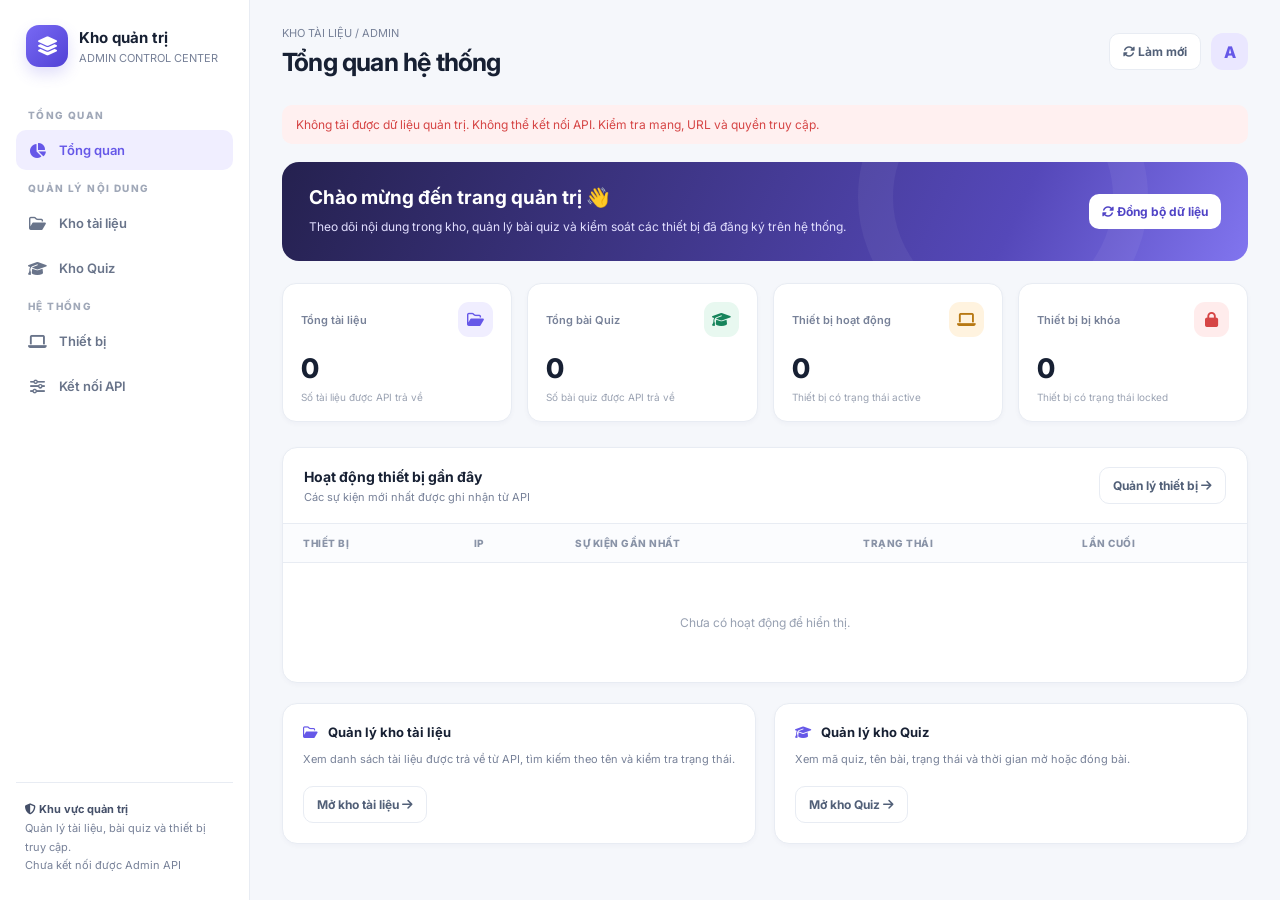
==== admin/index.html @ a9b27218 "Add files via upload" ====
<!DOCTYPE html>
<html lang="vi">
<head>
    <meta charset="UTF-8">
    <meta name="viewport" content="width=device-width, initial-scale=1">
    <meta name="theme-color" content="#f5f7fb">

    <title>Admin — Kho tài liệu & Quiz</title>

    <link rel="preconnect" href="https://fonts.googleapis.com">
    <link rel="preconnect" href="https://fonts.gstatic.com" crossorigin>

    <link
        href="https://fonts.googleapis.com/css2?family=Inter:wght@400;500;600;700;800&display=swap"
        rel="stylesheet"
    >

    <link
        rel="stylesheet"
        href="https://cdnjs.cloudflare.com/ajax/libs/font-awesome/6.5.2/css/all.min.css"
    >

    <link rel="stylesheet" href="style.css">
</head>

<body>

<div
    class="mobile-shade"
    id="shade"
    onclick="toggleSidebar(false)"
></div>

<!-- SIDEBAR -->
<aside class="sidebar" id="sidebar">

    <div class="brand">
        <div class="brand-icon">
            <i class="fa-solid fa-layer-group"></i>
        </div>

        <div>
            <strong>Kho quản trị</strong>
            <small>ADMIN CONTROL CENTER</small>
        </div>
    </div>

    <div class="nav-label">TỔNG QUAN</div>

    <nav class="nav">
        <button class="active" data-page="dashboard">
            <i class="fa-solid fa-chart-pie"></i>
            Tổng quan
        </button>
    </nav>

    <div class="nav-label">QUẢN LÝ NỘI DUNG</div>

    <nav class="nav">
        <button data-page="files">
            <i class="fa-regular fa-folder-open"></i>
            Kho tài liệu
            <span id="fileNavCount" style="margin-left:auto"></span>
        </button>

        <button data-page="quizzes">
            <i class="fa-solid fa-graduation-cap"></i>
            Kho Quiz
        </button>
    </nav>

    <div class="nav-label">HỆ THỐNG</div>

    <nav class="nav">
        <button data-page="devices">
            <i class="fa-solid fa-laptop"></i>
            Thiết bị
        </button>

        <button data-page="settings">
            <i class="fa-solid fa-sliders"></i>
            Kết nối API
        </button>
    </nav>

    <div class="side-bottom">
        <b>
            <i class="fa-solid fa-shield-halved"></i>
            Khu vực quản trị
        </b>

        <br>

        Quản lý tài liệu, bài quiz và thiết bị truy cập.

        <br>

        <span id="connectionText">Chưa kết nối API</span>
    </div>

</aside>

<!-- MAIN -->
<main class="main">

    <!-- TOPBAR -->
    <header class="topbar">

        <div style="display:flex;gap:11px;align-items:flex-start">

            <button
                class="icon-btn hamburger"
                onclick="toggleSidebar(true)"
                aria-label="Mở menu"
            >
                <i class="fa-solid fa-bars"></i>
            </button>

            <div>
                <div class="eyebrow">KHO TÀI LIỆU / ADMIN</div>
                <h1 id="pageTitle">Tổng quan hệ thống</h1>
            </div>

        </div>

        <div class="top-actions">

            <button
                class="btn"
                onclick="refreshCurrent()"
            >
                <i class="fa-solid fa-rotate"></i>
                Làm mới
            </button>

            <div class="profile" title="Quản trị viên">A</div>

        </div>

    </header>

    <!-- THÔNG BÁO -->
    <div
        class="notice"
        id="notice"
        role="status"
        aria-live="polite"
    ></div>

    <!-- =========================================
         TỔNG QUAN
    ========================================== -->
    <section class="section active" id="page-dashboard">

        <div class="hero">

            <div>
                <h2>Chào mừng đến trang quản trị 👋</h2>

                <p>
                    Theo dõi nội dung trong kho, quản lý bài quiz
                    và kiểm soát các thiết bị đã đăng ký trên hệ thống.
                </p>
            </div>

            <button class="btn" onclick="loadAll()">
                <i class="fa-solid fa-rotate"></i>
                Đồng bộ dữ liệu
            </button>

        </div>

        <!-- THỐNG KÊ -->
        <div class="stats">

            <div class="stat">
                <div class="stat-head">
                    Tổng tài liệu

                    <span class="stat-icon">
                        <i class="fa-regular fa-folder-open"></i>
                    </span>
                </div>

                <div class="stat-number" id="statFiles">—</div>

                <div class="stat-foot">
                    Số tài liệu được API trả về
                </div>
            </div>

            <div class="stat">
                <div class="stat-head">
                    Tổng bài Quiz

                    <span class="stat-icon">
                        <i class="fa-solid fa-graduation-cap"></i>
                    </span>
                </div>

                <div class="stat-number" id="statQuizzes">—</div>

                <div class="stat-foot">
                    Số bài quiz được API trả về
                </div>
            </div>

            <div class="stat">
                <div class="stat-head">
                    Thiết bị hoạt động

                    <span class="stat-icon">
                        <i class="fa-solid fa-laptop"></i>
                    </span>
                </div>

                <div class="stat-number" id="statActive">—</div>

                <div class="stat-foot">
                    Thiết bị có trạng thái active
                </div>
            </div>

            <div class="stat">
                <div class="stat-head">
                    Thiết bị bị khóa

                    <span class="stat-icon">
                        <i class="fa-solid fa-lock"></i>
                    </span>
                </div>

                <div class="stat-number" id="statLocked">—</div>

                <div class="stat-foot">
                    Thiết bị có trạng thái locked
                </div>
            </div>

        </div>

        <!-- HOẠT ĐỘNG GẦN ĐÂY -->
        <div class="panel">

            <div class="panel-head">

                <div>
                    <h3>Hoạt động thiết bị gần đây</h3>

                    <p>
                        Các sự kiện mới nhất được ghi nhận từ API
                    </p>
                </div>

                <button class="btn" onclick="navigate('devices')">
                    Quản lý thiết bị
                    <i class="fa-solid fa-arrow-right"></i>
                </button>

            </div>

            <div class="table-wrap">

                <table>
                    <thead>
                        <tr>
                            <th>THIẾT BỊ</th>
                            <th>IP</th>
                            <th>SỰ KIỆN GẦN NHẤT</th>
                            <th>TRẠNG THÁI</th>
                            <th>LẦN CUỐI</th>
                        </tr>
                    </thead>

                    <tbody id="recentBody"></tbody>
                </table>

            </div>

        </div>

        <!-- TRUY CẬP NHANH -->
        <div class="two-col">

            <div class="panel quick-card">

                <h3>
                    <i
                        class="fa-regular fa-folder-open"
                        style="color:var(--primary);margin-right:7px"
                    ></i>
                    Quản lý kho tài liệu
                </h3>

                <p>
                    Xem danh sách tài liệu được trả về từ API,
                    tìm kiếm theo tên và kiểm tra trạng thái.
                </p>

                <button class="btn" onclick="navigate('files')">
                    Mở kho tài liệu
                    <i class="fa-solid fa-arrow-right"></i>
                </button>

            </div>

            <div class="panel quick-card">

                <h3>
                    <i
                        class="fa-solid fa-graduation-cap"
                        style="color:var(--primary);margin-right:7px"
                    ></i>
                    Quản lý kho Quiz
                </h3>

                <p>
                    Xem mã quiz, tên bài, trạng thái
                    và thời gian mở hoặc đóng bài.
                </p>

                <button class="btn" onclick="navigate('quizzes')">
                    Mở kho Quiz
                    <i class="fa-solid fa-arrow-right"></i>
                </button>

            </div>

        </div>

    </section>

    <!-- =========================================
         KHO TÀI LIỆU
    ========================================== -->
    <section class="section" id="page-files">

        <div class="panel">

            <div class="panel-head">

                <div>
                    <h3>Danh sách tài liệu</h3>

                    <p>
                        Dữ liệu được tải từ API quản trị Apps Script.
                    </p>
                </div>

                <button
                    class="btn primary"
                    onclick="openItemModal('file')"
                >
                    <i class="fa-solid fa-circle-plus"></i>
                    Thêm tài liệu
                </button>

            </div>

            <div class="toolbar">

                <div class="search">
                    <i class="fa-solid fa-magnifying-glass"></i>

                    <input
                        id="fileSearch"
                        type="search"
                        placeholder="Tìm theo tên, ID, thư mục..."
                        oninput="renderFiles()"
                    >
                </div>

                <select
                    id="fileStatus"
                    aria-label="Lọc trạng thái tài liệu"
                    onchange="renderFiles()"
                >
                    <option value="">Tất cả trạng thái</option>
                    <option value="active">Đang bật</option>
                    <option value="inactive">Đang tắt</option>
                </select>

            </div>

            <div class="table-wrap">

                <table>
                    <thead>
                        <tr>
                            <th>ID</th>
                            <th>TÊN TÀI LIỆU</th>
                            <th>THƯ MỤC / LOẠI</th>
                            <th>TRẠNG THÁI</th>
                            <th>THAO TÁC</th>
                        </tr>
                    </thead>

                    <tbody id="filesBody"></tbody>
                </table>

            </div>

            <div class="table-foot">
                <span id="filesCount">0 tài liệu</span>
                <span>Thao tác phụ thuộc vào API quản trị được triển khai.</span>
            </div>

        </div>

    </section>

    <!-- =========================================
         KHO QUIZ
    ========================================== -->
    <section class="section" id="page-quizzes">

        <div class="panel">

            <div class="panel-head">

                <div>
                    <h3>Danh sách bài Quiz</h3>

                    <p>
                        Quản lý mã tham gia, trạng thái
                        và lịch hoạt động của quiz.
                    </p>
                </div>

                <button
                    class="btn primary"
                    onclick="openItemModal('quiz')"
                >
                    <i class="fa-solid fa-circle-plus"></i>
                    Thêm Quiz
                </button>

            </div>

            <div class="toolbar">

                <div class="search">
                    <i class="fa-solid fa-magnifying-glass"></i>

                    <input
                        id="quizSearch"
                        type="search"
                        placeholder="Tìm tên quiz, mã tham gia..."
                        oninput="renderQuizzes()"
                    >
                </div>

                <select
                    id="quizStatus"
                    aria-label="Lọc trạng thái quiz"
                    onchange="renderQuizzes()"
                >
                    <option value="">Tất cả trạng thái</option>
                    <option value="open">Đang mở</option>
                    <option value="upcoming">Chưa mở</option>
                    <option value="closed">Đã đóng</option>
                </select>

            </div>

            <div class="table-wrap">

                <table>
                    <thead>
                        <tr>
                            <th>ID</th>
                            <th>TÊN QUIZ</th>
                            <th>MÃ THAM GIA</th>
                            <th>TRẠNG THÁI</th>
                            <th>THỜI GIAN</th>
                            <th>THAO TÁC</th>
                        </tr>
                    </thead>

                    <tbody id="quizzesBody"></tbody>
                </table>

            </div>

            <div class="table-foot">
                <span id="quizzesCount">0 bài quiz</span>
                <span>Thao tác phụ thuộc vào API quản trị được triển khai.</span>
            </div>

        </div>

    </section>

    <!-- =========================================
         THIẾT BỊ
    ========================================== -->
    <section class="section" id="page-devices">

        <div class="panel">

            <div class="panel-head">

                <div>
                    <h3>Quản lý thiết bị</h3>

                    <p>
                        Theo dõi deviceId, IP, lịch sử truy cập
                        và trạng thái khóa.
                    </p>
                </div>

                <button class="btn" onclick="loadDevices()">
                    <i class="fa-solid fa-rotate"></i>
                    Tải lại
                </button>

            </div>

            <div class="toolbar">

                <div class="search">
                    <i class="fa-solid fa-magnifying-glass"></i>

                    <input
                        id="deviceSearch"
                        type="search"
                        placeholder="Tìm deviceId, IP, sự kiện..."
                        oninput="renderDevices()"
                    >
                </div>

                <select
                    id="deviceStatus"
                    aria-label="Lọc trạng thái thiết bị"
                    onchange="renderDevices()"
                >
                    <option value="">Tất cả trạng thái</option>
                    <option value="active">Active</option>
                    <option value="locked">Locked</option>
                    <option value="expired">Expired</option>
                </select>

            </div>

            <div class="table-wrap">

                <table>
                    <thead>
                        <tr>
                            <th>DEVICE ID</th>
                            <th>ĐỊA CHỈ IP</th>
                            <th>TRẠNG THÁI</th>
                            <th>SỰ KIỆN</th>
                            <th>LẦN CUỐI</th>
                            <th>LỊCH SỬ IP</th>
                            <th>THAO TÁC</th>
                        </tr>
                    </thead>

                    <tbody id="devicesBody"></tbody>
                </table>

            </div>

            <div class="table-foot">
                <span id="devicesCount">0 thiết bị</span>

                <span>
                    Token thiết bị không được hiển thị trong bảng.
                </span>
            </div>

        </div>

    </section>

    <!-- =========================================
         CẤU HÌNH API
    ========================================== -->
    <section class="section" id="page-settings">

        <div class="panel">

            <div class="panel-head">
                <div>
                    <h3>Cấu hình kết nối</h3>

                    <p>
                        Cấu hình Worker và Apps Script sử dụng
                        cho trang quản trị.
                    </p>
                </div>
            </div>

            <div class="modal-body">

                <div class="field">
                    <label for="workerUrl">
                        Worker kho tài liệu
                    </label>

                    <input
                        id="workerUrl"
                        type="url"
                        placeholder="https://api-tai-lieu.abcd1601ab.workers.dev"
                        autocomplete="url"
                    >
                </div>

                <div class="field">
                    <label for="gasUrl">
                        Apps Script Web App URL
                    </label>

                    <input
                        id="gasUrl"
                        type="url"
                        placeholder="https://script.google.com/macros/s/.../exec"
                        autocomplete="url"
                    >
                </div>

                <div class="field">
                    <label for="adminKey">
                        Mã bảo vệ Admin API
                    </label>

                    <input
                        id="adminKey"
                        type="password"
                        placeholder="Nhập ADMIN_KEY nếu backend yêu cầu"
                        autocomplete="new-password"
                    >
                </div>

                <button
                    class="btn primary"
                    onclick="saveSettings()"
                >
                    <i class="fa-solid fa-floppy-disk"></i>
                    Lưu cấu hình
                </button>

                <button
                    class="btn"
                    style="margin-left:7px"
                    onclick="loadAll()"
                >
                    <i class="fa-solid fa-plug"></i>
                    Kết nối / tải dữ liệu
                </button>

                <div class="api-note">
                    <b>Lưu ý bảo mật:</b>

                    Trang này gọi API quản trị từ trình duyệt.
                    Chỉ sử dụng API có xác thực quản trị ở phía máy chủ.
                    Không coi việc ẩn nút hoặc đặt trường nhập mật khẩu
                    trong HTML là biện pháp bảo mật.

                    <br><br>

                    Các thao tác quản trị chỉ hoạt động nếu URL Apps Script
                    đang sử dụng đã triển khai phiên bản có các action tương ứng,
                    gồm đọc danh sách tài liệu, Quiz, thiết bị, khóa,
                    mở khóa, xóa thiết bị và thêm dữ liệu.
                </div>

            </div>

        </div>

    </section>

</main>

<!-- =========================================
     HỘP THOẠI
========================================== -->
<div
    class="modal-backdrop"
    id="modalBackdrop"
    onclick="if(event.target === this) closeModal()"
>
    <div
        class="modal"
        role="dialog"
        aria-modal="true"
        aria-labelledby="modalTitle"
    >

        <div class="modal-head">

            <h3 id="modalTitle">Chi tiết</h3>

            <button
                class="icon-btn"
                onclick="closeModal()"
                aria-label="Đóng hộp thoại"
            >
                <i class="fa-solid fa-xmark"></i>
            </button>

        </div>

        <div class="modal-body" id="modalBody"></div>

        <div class="modal-foot">

            <button class="btn" onclick="closeModal()">
                Đóng
            </button>

            <button
                class="btn primary"
                id="modalPrimary"
                onclick="modalAction()"
            >
                Xác nhận
            </button>

        </div>

    </div>
</div>

<script src="app.js"></script>

</body>
</html>
---- admin/style.css ----
:root {
    --bg: #f5f7fb;
    --surface: #fff;
    --text: #172033;
    --muted: #778198;
    --line: #e8ecf3;
    --primary: #6658e8;
    --primary-soft: #f0eeff;
    --green: #16845b;
    --green-bg: #e8f8f0;
    --red: #d64545;
    --red-bg: #fff0f0;
    --amber: #a66a08;
    --amber-bg: #fff6df;
    --shadow: 0 8px 28px rgba(30,42,80,.06);
}

* {
    box-sizing: border-box;
}

body {
    margin: 0;
    background: var(--bg);
    font-family: Inter, Arial, sans-serif;
    color: var(--text);
}

button,
input,
select {
    font: inherit;
}

button {
    cursor: pointer;
}

.layout {
    min-height: 100vh;
}

.sidebar {
    position: fixed;
    inset: 0 auto 0 0;
    width: 250px;
    background: #fff;
    border-right: 1px solid var(--line);
    padding: 25px 16px;
    display: flex;
    flex-direction: column;
    z-index: 5;
}

.brand {
    display: flex;
    align-items: center;
    gap: 11px;
    padding: 0 10px 30px;
}

.brand-icon {
    width: 42px;
    height: 42px;
    border-radius: 13px;
    background: linear-gradient(135deg,#7869f4,#5142d5);
    color: white;
    display: grid;
    place-items: center;
    font-size: 19px;
    box-shadow: 0 7px 15px #6658e833;
}

.brand strong {
    display: block;
    font-size: 15px;
}

.brand small {
    display: block;
    color: var(--muted);
    font-size: 11px;
    margin-top: 4px;
}

.nav-label {
    font-size: 10px;
    font-weight: 800;
    letter-spacing: 1.4px;
    color: #a0a8b8;
    padding: 12px 12px 9px;
}

.nav {
    display: grid;
    gap: 5px;
}

.nav button {
    border: 0;
    background: transparent;
    text-align: left;
    display: flex;
    align-items: center;
    gap: 12px;
    padding: 12px;
    border-radius: 10px;
    color: #69748a;
    font-size: 13px;
    font-weight: 600;
}

.nav button i {
    width: 19px;
    text-align: center;
    font-size: 15px;
}

.nav button:hover {
    background: #f7f7fc;
}

.nav button.active {
    background: var(--primary-soft);
    color: var(--primary);
}

.side-bottom {
    margin-top: auto;
    border-top: 1px solid var(--line);
    padding: 17px 9px 0;
    color: var(--muted);
    font-size: 11px;
    line-height: 1.7;
}

.side-bottom b {
    color: #455069;
}

.main {
    margin-left: 250px;
    padding: 26px 32px 42px;
    max-width: 1700px;
}

.topbar {
    display: flex;
    align-items: center;
    justify-content: space-between;
    gap: 18px;
    margin-bottom: 28px;
}

.eyebrow {
    color: var(--muted);
    font-size: 11px;
    margin-bottom: 7px;
}

.topbar h1 {
    font-size: 25px;
    letter-spacing: -.8px;
    margin: 0;
}

.top-actions {
    display: flex;
    align-items: center;
    gap: 10px;
}

.icon-btn,
.btn {
    border: 1px solid var(--line);
    background: #fff;
    border-radius: 10px;
    padding: 10px 13px;
    color: #526078;
    font-size: 12px;
    font-weight: 700;
}

.btn.primary {
    background: var(--primary);
    border-color: var(--primary);
    color: #fff;
}

.btn.danger {
    background: var(--red-bg);
    border-color: #ffd8d8;
    color: var(--red);
}

.profile {
    width: 37px;
    height: 37px;
    border-radius: 12px;
    background: #eae7ff;
    color: var(--primary);
    display: grid;
    place-items: center;
    font-weight: 800;
}

.notice {
    display: none;
    margin-bottom: 18px;
    padding: 12px 14px;
    border-radius: 10px;
    font-size: 12px;
}

.notice.show {
    display: block;
}

.notice.info {
    background: #f0eeff;
    color: #5547c8;
}

.notice.error {
    background: var(--red-bg);
    color: var(--red);
}

.notice.success {
    background: var(--green-bg);
    color: var(--green);
}

.hero {
    border-radius: 17px;
    background: linear-gradient(115deg,#25214f,#5548b9 75%,#8175ef);
    color: #fff;
    padding: 24px 27px;
    margin-bottom: 22px;
    display: flex;
    justify-content: space-between;
    align-items: center;
    gap: 20px;
    overflow: hidden;
    position: relative;
}

.hero:after {
    content: "";
    position: absolute;
    width: 220px;
    height: 220px;
    border: 35px solid #ffffff0d;
    border-radius: 50%;
    right: 100px;
    top: -110px;
}

.hero h2 {
    font-size: 19px;
    margin: 0 0 8px;
}

.hero p {
    font-size: 12px;
    line-height: 1.7;
    color: #e2dfff;
    margin: 0;
    max-width: 570px;
}

.hero .btn {
    position: relative;
    z-index: 1;
    white-space: nowrap;
    border: 0;
    background: #fff;
    color: #5044c6;
}

.stats {
    display: grid;
    grid-template-columns: repeat(4,minmax(0,1fr));
    gap: 15px;
    margin-bottom: 25px;
}

.stat {
    background: #fff;
    border: 1px solid var(--line);
    border-radius: 14px;
    padding: 18px;
    box-shadow: 0 2px 5px #1b285008;
}

.stat-head {
    display: flex;
    align-items: center;
    justify-content: space-between;
    color: var(--muted);
    font-size: 11px;
    font-weight: 600;
}

.stat-icon {
    width: 35px;
    height: 35px;
    display: grid;
    place-items: center;
    border-radius: 11px;
    background: var(--primary-soft);
    color: var(--primary);
    font-size: 15px;
}

.stat:nth-child(2) .stat-icon {
    background: #e8f8f0;
    color: #16845b;
}

.stat:nth-child(3) .stat-icon {
    background: #fff3df;
    color: #b77813;
}

.stat:nth-child(4) .stat-icon {
    background: #ffecec;
    color: #d64545;
}

.stat-number {
    font-size: 27px;
    font-weight: 800;
    letter-spacing: -1px;
    margin-top: 15px;
}

.stat-foot {
    font-size: 10px;
    color: #9aa2b2;
    margin-top: 6px;
}

.panel {
    background: #fff;
    border: 1px solid var(--line);
    border-radius: 15px;
    box-shadow: 0 2px 5px #1b285008;
    overflow: hidden;
}

.panel-head {
    padding: 19px 21px;
    display: flex;
    justify-content: space-between;
    align-items: center;
    gap: 14px;
    border-bottom: 1px solid var(--line);
}

.panel-head h3 {
    font-size: 14px;
    margin: 0 0 5px;
}

.panel-head p {
    font-size: 11px;
    color: var(--muted);
    margin: 0;
}

.toolbar {
    display: flex;
    gap: 9px;
    flex-wrap: wrap;
    padding: 15px 20px;
    border-bottom: 1px solid var(--line);
}

.search {
    position: relative;
    flex: 1;
    min-width: 190px;
}

.search i {
    position: absolute;
    left: 12px;
    top: 50%;
    transform: translateY(-50%);
    color: #9aa2b2;
    font-size: 12px;
}

.search input {
    width: 100%;
    padding: 10px 12px 10px 34px;
    border: 1px solid var(--line);
    border-radius: 9px;
    outline: none;
    font-size: 12px;
}

.search input:focus,
input:focus,
select:focus {
    border-color: #a8a0ff;
    box-shadow: 0 0 0 3px #6658e812;
}

.toolbar select {
    padding: 9px 12px;
    border: 1px solid var(--line);
    border-radius: 9px;
    color: #68738a;
    background: #fff;
    font-size: 12px;
    outline: none;
}

.table-wrap {
    overflow: auto;
}

table {
    width: 100%;
    border-collapse: collapse;
    white-space: nowrap;
}

th {
    background: #fbfcfe;
    text-align: left;
    font-size: 10px;
    color: #8993a7;
    font-weight: 800;
    letter-spacing: .5px;
    padding: 13px 20px;
    border-bottom: 1px solid var(--line);
}

td {
    padding: 14px 20px;
    border-bottom: 1px solid #f0f2f7;
    font-size: 11px;
    color: #536078;
}

tbody tr:hover {
    background: #fcfcff;
}

tbody tr:last-child td {
    border-bottom: 0;
}

.item-title {
    font-size: 12px;
    font-weight: 700;
    color: #263149;
}

.sub {
    font-size: 10px;
    color: #9aa2b2;
    margin-top: 5px;
}

.badge {
    display: inline-flex;
    align-items: center;
    gap: 6px;
    border-radius: 30px;
    padding: 6px 9px;
    font-size: 10px;
    font-weight: 700;
}

.badge:before {
    content: "";
    width: 5px;
    height: 5px;
    border-radius: 50%;
    background: currentColor;
}

.badge.active {
    background: var(--green-bg);
    color: var(--green);
}

.badge.locked,
.badge.closed {
    background: var(--red-bg);
    color: var(--red);
}

.badge.expired,
.badge.pending {
    background: var(--amber-bg);
    color: var(--amber);
}

.badge.neutral {
    background: #f0f2f6;
    color: #68738a;
}

.actions {
    display: flex;
    gap: 6px;
}

.mini {
    border: 1px solid var(--line);
    background: #fff;
    border-radius: 7px;
    width: 29px;
    height: 29px;
    color: #68738a;
}

.mini:hover {
    color: var(--primary);
    border-color: #c9c4ff;
}

.empty {
    padding: 38px 20px;
    text-align: center;
    color: #98a1b2;
    font-size: 12px;
}

.empty i {
    display: block;
    font-size: 25px;
    margin-bottom: 10px;
    color: #c6cbd7;
}

.table-foot {
    display: flex;
    align-items: center;
    justify-content: space-between;
    gap: 10px;
    padding: 13px 20px;
    border-top: 1px solid var(--line);
    font-size: 10px;
    color: #929bad;
}

.section {
    display: none;
}

.section.active {
    display: block;
}

.two-col {
    display: grid;
    grid-template-columns: 1fr 1fr;
    gap: 18px;
    margin-top: 20px;
}

.quick-card {
    padding: 20px;
}

.quick-card h3 {
    font-size: 13px;
    margin: 0 0 7px;
}

.quick-card p {
    font-size: 11px;
    color: var(--muted);
    line-height: 1.6;
}

.quick-card .btn {
    margin-top: 6px;
}

.api-note {
    font-size: 11px;
    color: #7a8498;
    line-height: 1.7;
    margin-top: 18px;
}

.api-note code {
    background: #f0f2f7;
    border-radius: 5px;
    padding: 3px 5px;
    color: #5c52c9;
}

.modal-backdrop {
    position: fixed;
    inset: 0;
    background: #12162a70;
    z-index: 20;
    display: none;
    align-items: center;
    justify-content: center;
    padding: 20px;
}

.modal-backdrop.show {
    display: flex;
}

.modal {
    width: min(520px,100%);
    background: #fff;
    border-radius: 16px;
    box-shadow: 0 20px 70px #0002;
    overflow: hidden;
}

.modal-head {
    padding: 19px 22px;
    border-bottom: 1px solid var(--line);
    display: flex;
    justify-content: space-between;
    align-items: center;
}

.modal-head h3 {
    font-size: 15px;
    margin: 0;
}

.modal-body {
    padding: 21px;
}

.field {
    margin-bottom: 14px;
}

.field label {
    display: block;
    font-size: 11px;
    font-weight: 700;
    color: #657087;
    margin-bottom: 7px;
}

.field input,
.field select {
    width: 100%;
    border: 1px solid var(--line);
    border-radius: 9px;
    padding: 11px;
    font-size: 12px;
    outline: none;
}

.modal-foot {
    display: flex;
    justify-content: flex-end;
    gap: 9px;
    padding: 15px 21px;
    border-top: 1px solid var(--line);
}

.hamburger {
    display: none;
}

.mobile-shade {
    display: none;
}

@media(max-width:1100px) {
    .main {
        padding: 22px;
        margin-left: 230px;
    }

    .sidebar {
        width: 230px;
    }

    .stats {
        grid-template-columns: repeat(2,minmax(0,1fr));
    }
}

@media(max-width:760px) {
    .sidebar {
        transform: translateX(-100%);
        transition: transform .2s;
        width: 255px;
        box-shadow: var(--shadow);
    }

    .sidebar.open {
        transform: translateX(0);
    }

    .mobile-shade.show {
        display: block;
        position: fixed;
        inset: 0;
        background: #12162a66;
        z-index: 4;
    }

    .main {
        margin-left: 0;
        padding: 17px 13px 30px;
    }

    .hamburger {
        display: inline-flex;
    }

    .topbar {
        align-items: flex-start;
        margin-bottom: 20px;
    }

    .topbar h1 {
        font-size: 21px;
    }

    .top-actions {
        gap: 6px;
    }

    .top-actions .btn {
        display: none;
    }

    .hero {
        padding: 20px;
        align-items: flex-start;
        flex-direction: column;
    }

    .hero h2 {
        font-size: 17px;
    }

    .stats {
        gap: 10px;
    }

    .stat {
        padding: 13px;
    }

    .stat-number {
        font-size: 23px;
    }

    .stat-head {
        font-size: 10px;
    }

    .panel-head {
        padding: 16px;
    }

    .toolbar {
        padding: 12px;
        gap: 7px;
    }

    .toolbar select {
        flex: 1;
        min-width: 120px;
    }

    .two-col {
        grid-template-columns: 1fr;
    }

    .table-foot {
        align-items: flex-start;
        flex-direction: column;
    }

    .hide-mobile {
        display: none;
    }
}
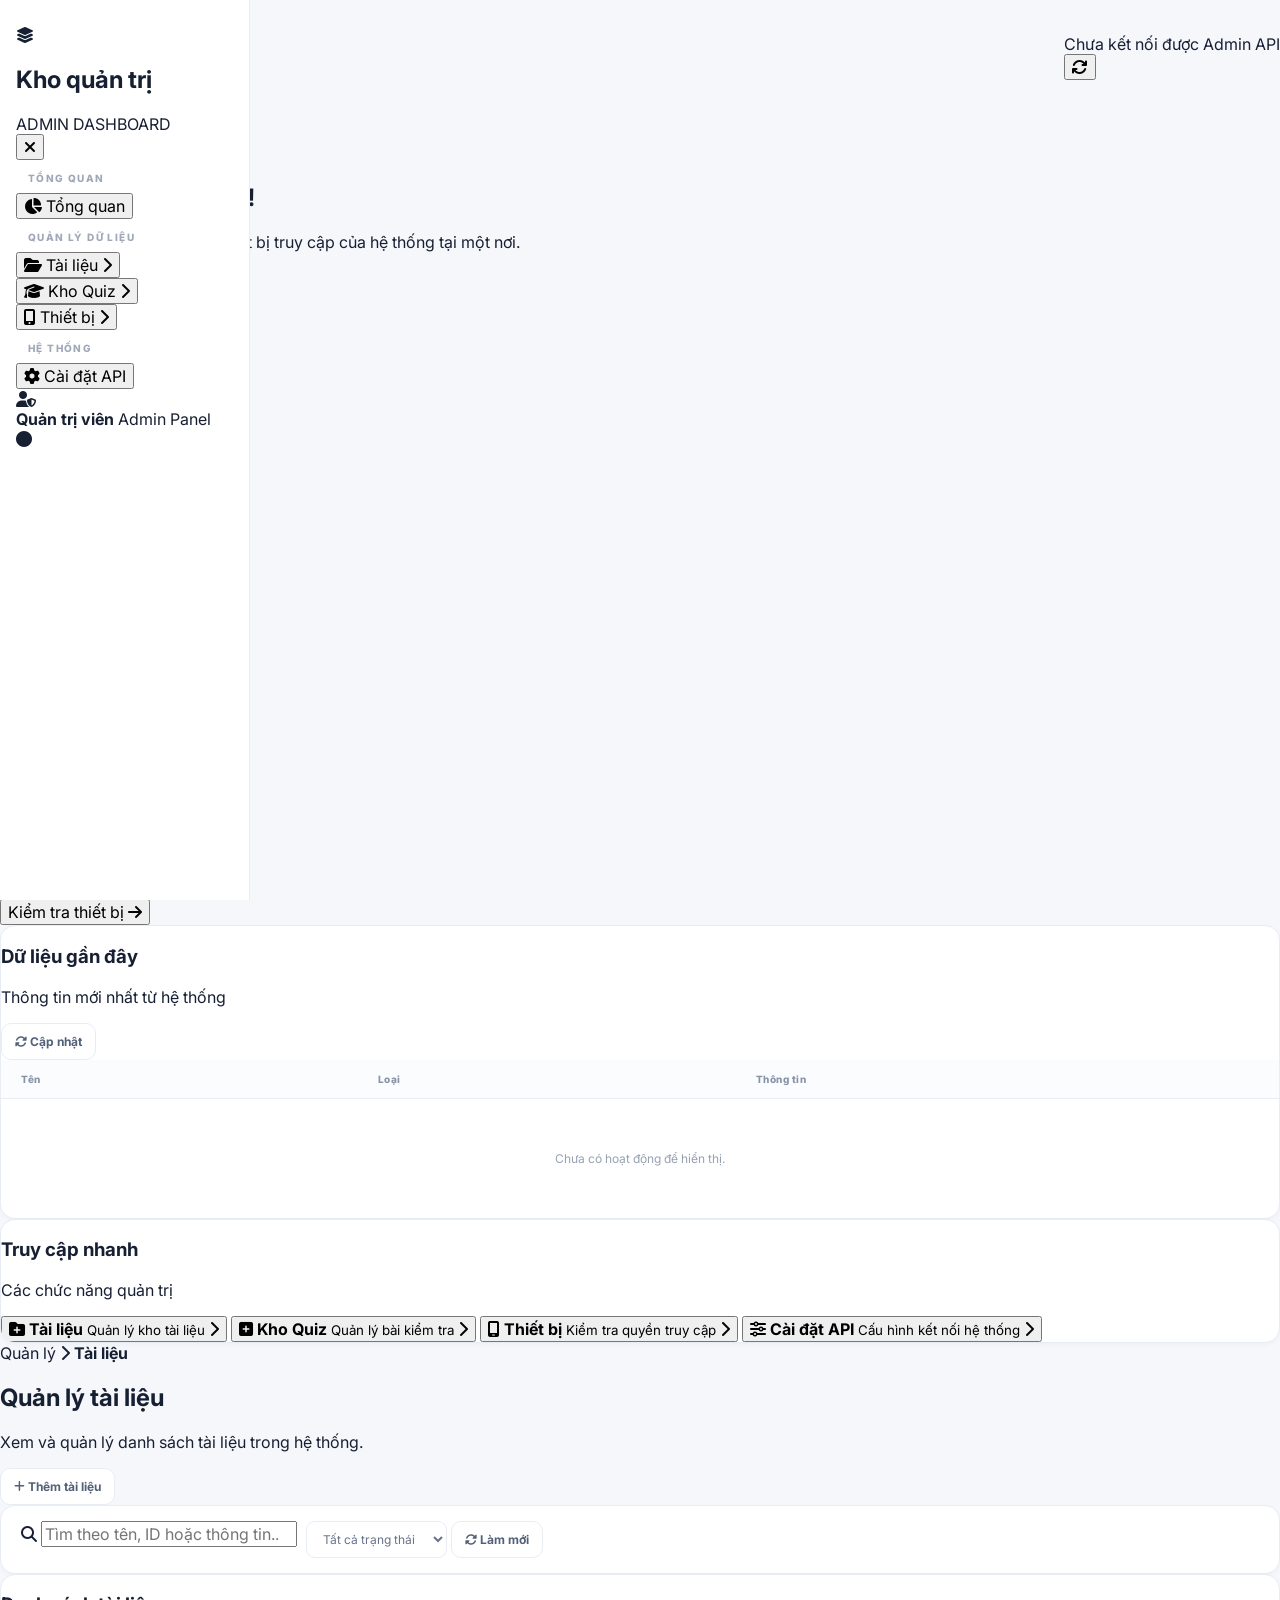
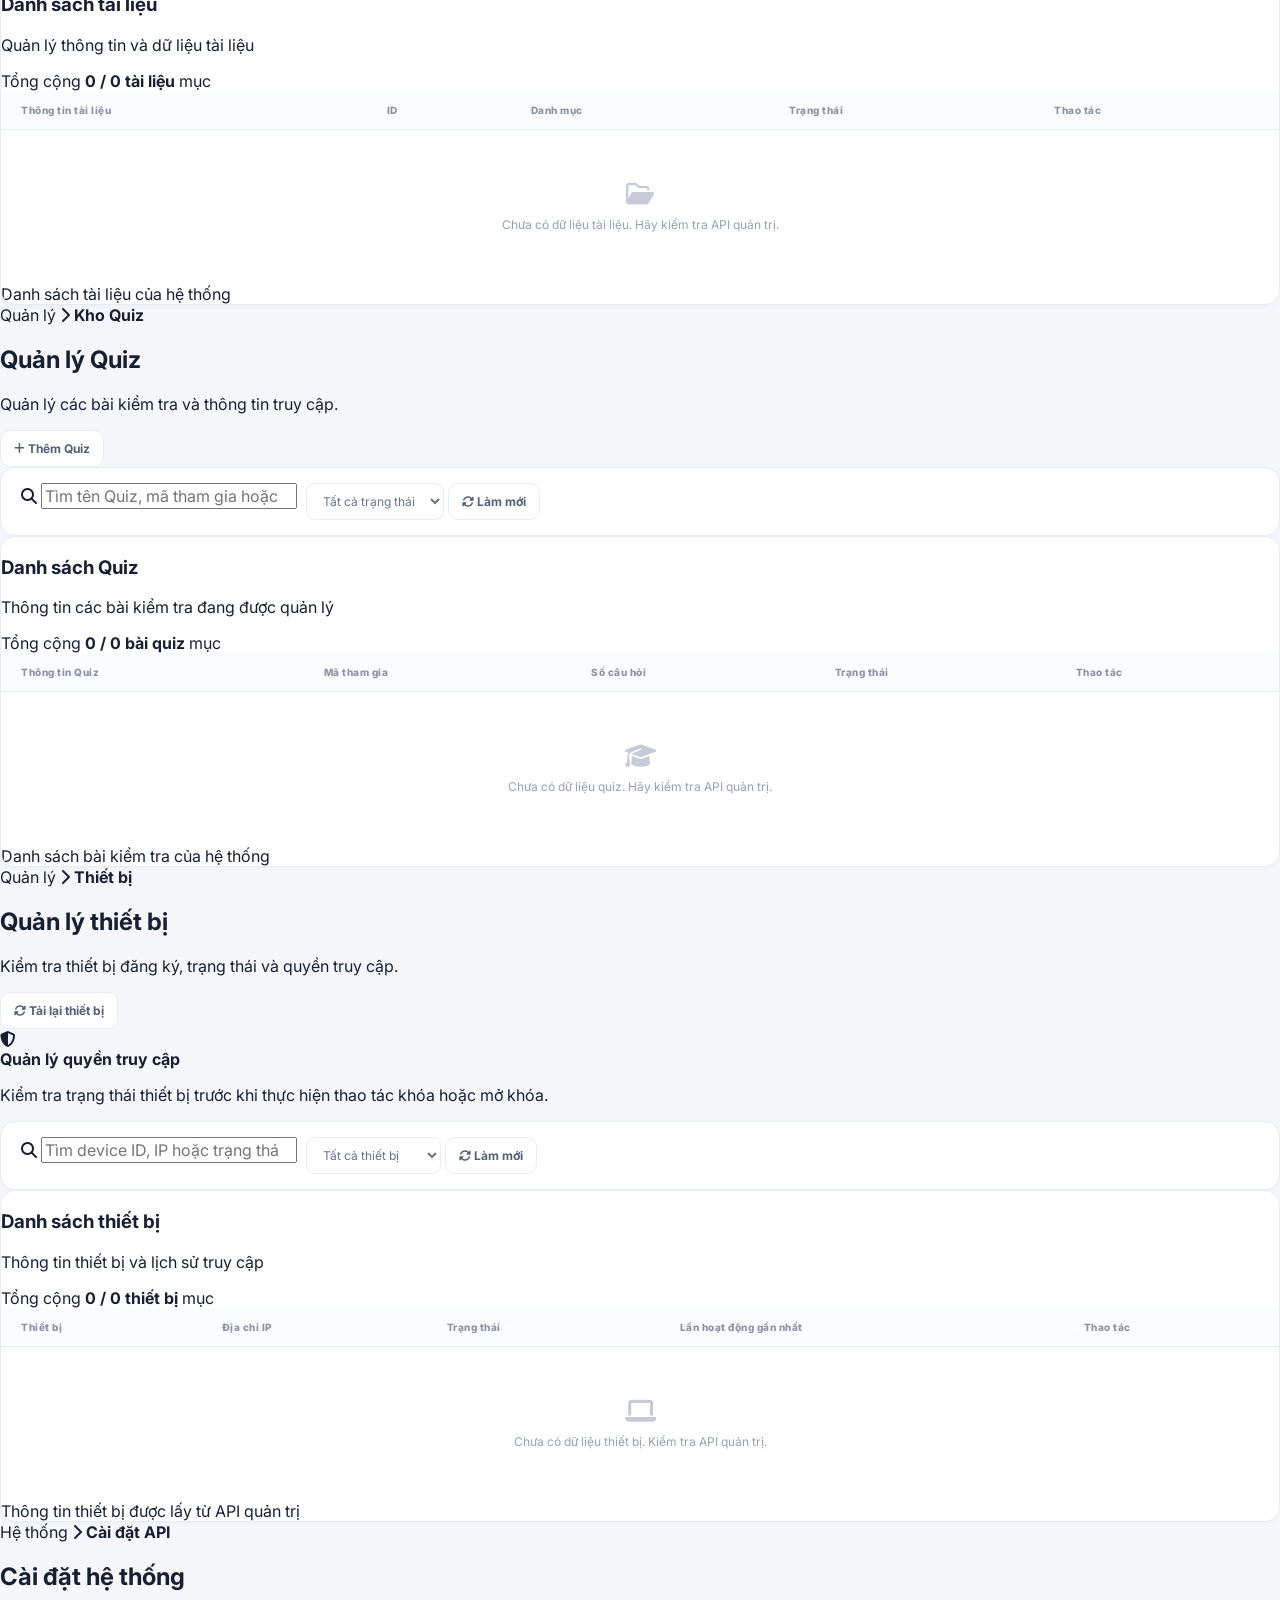
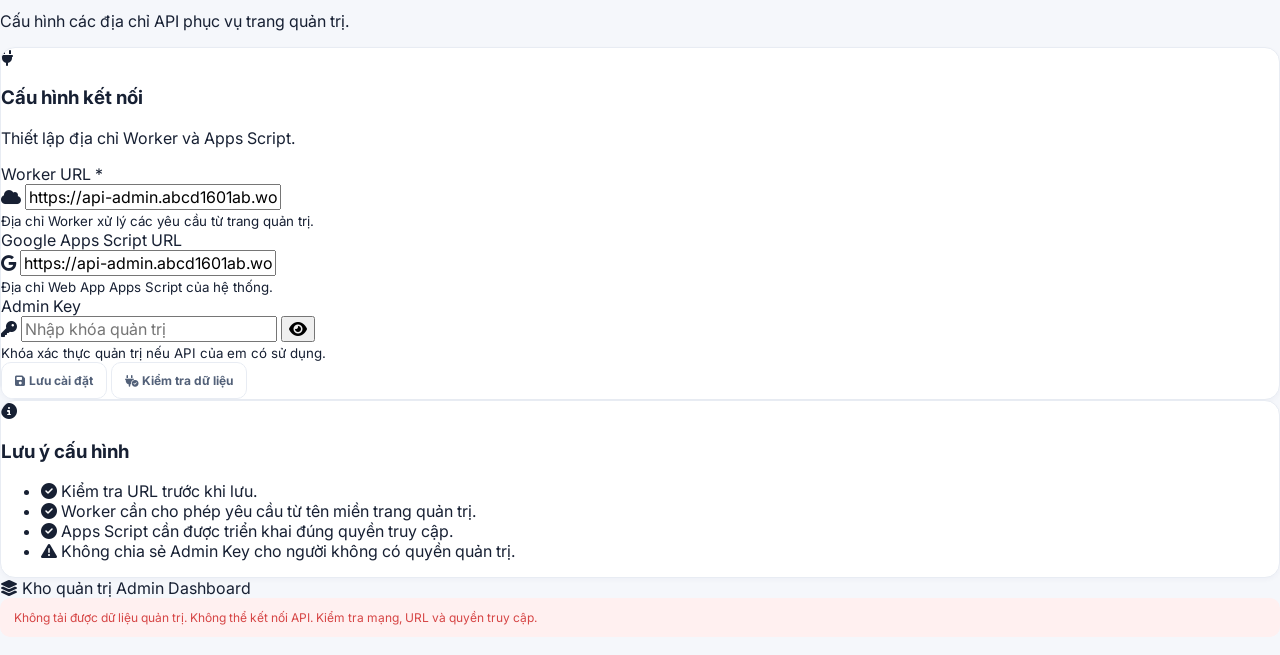
==== commit 90676893: "Cập nhật nâng cấp" ====
--- a/admin/index.html
+++ b/admin/index.html
@@ -1,730 +1,969 @@
+
 <!DOCTYPE html>
 <html lang="vi">
 <head>
     <meta charset="UTF-8">
-    <meta name="viewport" content="width=device-width, initial-scale=1">
-    <meta name="theme-color" content="#f5f7fb">
-
-    <title>Admin — Kho tài liệu & Quiz</title>
+    <meta name="viewport" content="width=device-width, initial-scale=1.0">
+    <meta name="theme-color" content="#6d5ce8">
+    <meta name="description" content="Trang quản trị Kho tài liệu và Kho học tập">
+    <title>Admin — Kho tài liệu</title>
 
     <link rel="preconnect" href="https://fonts.googleapis.com">
     <link rel="preconnect" href="https://fonts.gstatic.com" crossorigin>
-
-    <link
-        href="https://fonts.googleapis.com/css2?family=Inter:wght@400;500;600;700;800&display=swap"
-        rel="stylesheet"
-    >
-
-    <link
-        rel="stylesheet"
-        href="https://cdnjs.cloudflare.com/ajax/libs/font-awesome/6.5.2/css/all.min.css"
-    >
+    <link href="https://fonts.googleapis.com/css2?family=Inter:wght@400;500;600;700;800&display=swap" rel="stylesheet">
 
     <link rel="stylesheet" href="style.css">
+    <link rel="stylesheet" href="https://cdnjs.cloudflare.com/ajax/libs/font-awesome/6.7.2/css/all.min.css">
 </head>
 
 <body>
-
-<div
-    class="mobile-shade"
-    id="shade"
-    onclick="toggleSidebar(false)"
-></div>
-
-<!-- SIDEBAR -->
-<aside class="sidebar" id="sidebar">
-
-    <div class="brand">
-        <div class="brand-icon">
-            <i class="fa-solid fa-layer-group"></i>
-        </div>
-
-        <div>
-            <strong>Kho quản trị</strong>
-            <small>ADMIN CONTROL CENTER</small>
-        </div>
-    </div>
-
-    <div class="nav-label">TỔNG QUAN</div>
-
-    <nav class="nav">
-        <button class="active" data-page="dashboard">
-            <i class="fa-solid fa-chart-pie"></i>
-            Tổng quan
-        </button>
-    </nav>
-
-    <div class="nav-label">QUẢN LÝ NỘI DUNG</div>
-
-    <nav class="nav">
-        <button data-page="files">
-            <i class="fa-regular fa-folder-open"></i>
-            Kho tài liệu
-            <span id="fileNavCount" style="margin-left:auto"></span>
-        </button>
-
-        <button data-page="quizzes">
-            <i class="fa-solid fa-graduation-cap"></i>
-            Kho Quiz
-        </button>
-    </nav>
-
-    <div class="nav-label">HỆ THỐNG</div>
-
-    <nav class="nav">
-        <button data-page="devices">
-            <i class="fa-solid fa-laptop"></i>
-            Thiết bị
-        </button>
-
-        <button data-page="settings">
-            <i class="fa-solid fa-sliders"></i>
-            Kết nối API
-        </button>
-    </nav>
-
-    <div class="side-bottom">
-        <b>
-            <i class="fa-solid fa-shield-halved"></i>
-            Khu vực quản trị
-        </b>
-
-        <br>
-
-        Quản lý tài liệu, bài quiz và thiết bị truy cập.
-
-        <br>
-
-        <span id="connectionText">Chưa kết nối API</span>
-    </div>
-
-</aside>
-
-<!-- MAIN -->
-<main class="main">
-
-    <!-- TOPBAR -->
-    <header class="topbar">
-
-        <div style="display:flex;gap:11px;align-items:flex-start">
-
-            <button
-                class="icon-btn hamburger"
-                onclick="toggleSidebar(true)"
-                aria-label="Mở menu"
-            >
-                <i class="fa-solid fa-bars"></i>
-            </button>
-
-            <div>
-                <div class="eyebrow">KHO TÀI LIỆU / ADMIN</div>
-                <h1 id="pageTitle">Tổng quan hệ thống</h1>
+    <div class="admin-app">
+
+        <!-- Lớp phủ trên điện thoại -->
+        <div id="shade" class="shade" onclick="toggleSidebar(false)"></div>
+
+        <!-- SIDEBAR -->
+        <aside id="sidebar" class="sidebar">
+            <div class="sidebar-brand">
+                <div class="brand-logo">
+                    <i class="fa-solid fa-layer-group"></i>
+                </div>
+
+                <div class="brand-text">
+                    <h1>Kho quản trị</h1>
+                    <span>ADMIN DASHBOARD</span>
+                </div>
+
+                <button
+                    class="sidebar-close"
+                    type="button"
+                    aria-label="Đóng menu"
+                    onclick="toggleSidebar(false)"
+                >
+                    <i class="fa-solid fa-xmark"></i>
+                </button>
             </div>
 
-        </div>
-
-        <div class="top-actions">
-
-            <button
-                class="btn"
-                onclick="refreshCurrent()"
-            >
-                <i class="fa-solid fa-rotate"></i>
-                Làm mới
-            </button>
-
-            <div class="profile" title="Quản trị viên">A</div>
-
-        </div>
-
-    </header>
-
-    <!-- THÔNG BÁO -->
-    <div
-        class="notice"
-        id="notice"
-        role="status"
-        aria-live="polite"
-    ></div>
-
-    <!-- =========================================
-         TỔNG QUAN
-    ========================================== -->
-    <section class="section active" id="page-dashboard">
-
-        <div class="hero">
-
-            <div>
-                <h2>Chào mừng đến trang quản trị 👋</h2>
-
-                <p>
-                    Theo dõi nội dung trong kho, quản lý bài quiz
-                    và kiểm soát các thiết bị đã đăng ký trên hệ thống.
-                </p>
+            <div class="sidebar-content">
+                <div class="nav-label">TỔNG QUAN</div>
+
+                <nav class="sidebar-nav">
+                    <button
+                        class="nav-item active"
+                        type="button"
+                        data-page="dashboard"
+                        onclick="navigate('dashboard')"
+                    >
+                        <i class="fa-solid fa-chart-pie"></i>
+                        <span>Tổng quan</span>
+                    </button>
+                </nav>
+
+                <div class="nav-label">QUẢN LÝ DỮ LIỆU</div>
+
+                <nav class="sidebar-nav">
+                    <button
+                        class="nav-item"
+                        type="button"
+                        data-page="files"
+                        onclick="navigate('files')"
+                    >
+                        <i class="fa-solid fa-folder-open"></i>
+                        <span>Tài liệu</span>
+                        <span class="nav-arrow">
+                            <i class="fa-solid fa-chevron-right"></i>
+                        </span>
+                    </button>
+
+                    <button
+                        class="nav-item"
+                        type="button"
+                        data-page="quizzes"
+                        onclick="navigate('quizzes')"
+                    >
+                        <i class="fa-solid fa-graduation-cap"></i>
+                        <span>Kho Quiz</span>
+                        <span class="nav-arrow">
+                            <i class="fa-solid fa-chevron-right"></i>
+                        </span>
+                    </button>
+
+                    <button
+                        class="nav-item"
+                        type="button"
+                        data-page="devices"
+                        onclick="navigate('devices')"
+                    >
+                        <i class="fa-solid fa-mobile-screen-button"></i>
+                        <span>Thiết bị</span>
+                        <span class="nav-arrow">
+                            <i class="fa-solid fa-chevron-right"></i>
+                        </span>
+                    </button>
+                </nav>
+
+                <div class="nav-label">HỆ THỐNG</div>
+
+                <nav class="sidebar-nav">
+                    <button
+                        class="nav-item"
+                        type="button"
+                        data-page="settings"
+                        onclick="navigate('settings')"
+                    >
+                        <i class="fa-solid fa-gear"></i>
+                        <span>Cài đặt API</span>
+                    </button>
+                </nav>
             </div>
 
-            <button class="btn" onclick="loadAll()">
-                <i class="fa-solid fa-rotate"></i>
-                Đồng bộ dữ liệu
-            </button>
-
-        </div>
-
-        <!-- THỐNG KÊ -->
-        <div class="stats">
-
-            <div class="stat">
-                <div class="stat-head">
-                    Tổng tài liệu
-
-                    <span class="stat-icon">
-                        <i class="fa-regular fa-folder-open"></i>
-                    </span>
+            <div class="sidebar-footer">
+                <div class="admin-avatar">
+                    <i class="fa-solid fa-user-shield"></i>
                 </div>
 
-                <div class="stat-number" id="statFiles">—</div>
-
-                <div class="stat-foot">
-                    Số tài liệu được API trả về
+                <div class="admin-info">
+                    <strong>Quản trị viên</strong>
+                    <span>Admin Panel</span>
                 </div>
-            </div>
-
-            <div class="stat">
-                <div class="stat-head">
-                    Tổng bài Quiz
-
-                    <span class="stat-icon">
-                        <i class="fa-solid fa-graduation-cap"></i>
-                    </span>
-                </div>
-
-                <div class="stat-number" id="statQuizzes">—</div>
-
-                <div class="stat-foot">
-                    Số bài quiz được API trả về
-                </div>
-            </div>
-
-            <div class="stat">
-                <div class="stat-head">
-                    Thiết bị hoạt động
-
-                    <span class="stat-icon">
-                        <i class="fa-solid fa-laptop"></i>
-                    </span>
-                </div>
-
-                <div class="stat-number" id="statActive">—</div>
-
-                <div class="stat-foot">
-                    Thiết bị có trạng thái active
-                </div>
-            </div>
-
-            <div class="stat">
-                <div class="stat-head">
-                    Thiết bị bị khóa
-
-                    <span class="stat-icon">
-                        <i class="fa-solid fa-lock"></i>
-                    </span>
-                </div>
-
-                <div class="stat-number" id="statLocked">—</div>
-
-                <div class="stat-foot">
-                    Thiết bị có trạng thái locked
-                </div>
-            </div>
-
-        </div>
-
-        <!-- HOẠT ĐỘNG GẦN ĐÂY -->
-        <div class="panel">
-
-            <div class="panel-head">
-
-                <div>
-                    <h3>Hoạt động thiết bị gần đây</h3>
-
-                    <p>
-                        Các sự kiện mới nhất được ghi nhận từ API
-                    </p>
-                </div>
-
-                <button class="btn" onclick="navigate('devices')">
-                    Quản lý thiết bị
-                    <i class="fa-solid fa-arrow-right"></i>
-                </button>
-
-            </div>
-
-            <div class="table-wrap">
-
-                <table>
-                    <thead>
-                        <tr>
-                            <th>THIẾT BỊ</th>
-                            <th>IP</th>
-                            <th>SỰ KIỆN GẦN NHẤT</th>
-                            <th>TRẠNG THÁI</th>
-                            <th>LẦN CUỐI</th>
-                        </tr>
-                    </thead>
-
-                    <tbody id="recentBody"></tbody>
-                </table>
-
-            </div>
-
-        </div>
-
-        <!-- TRUY CẬP NHANH -->
-        <div class="two-col">
-
-            <div class="panel quick-card">
-
-                <h3>
-                    <i
-                        class="fa-regular fa-folder-open"
-                        style="color:var(--primary);margin-right:7px"
-                    ></i>
-                    Quản lý kho tài liệu
-                </h3>
-
-                <p>
-                    Xem danh sách tài liệu được trả về từ API,
-                    tìm kiếm theo tên và kiểm tra trạng thái.
-                </p>
-
-                <button class="btn" onclick="navigate('files')">
-                    Mở kho tài liệu
-                    <i class="fa-solid fa-arrow-right"></i>
-                </button>
-
-            </div>
-
-            <div class="panel quick-card">
-
-                <h3>
-                    <i
-                        class="fa-solid fa-graduation-cap"
-                        style="color:var(--primary);margin-right:7px"
-                    ></i>
-                    Quản lý kho Quiz
-                </h3>
-
-                <p>
-                    Xem mã quiz, tên bài, trạng thái
-                    và thời gian mở hoặc đóng bài.
-                </p>
-
-                <button class="btn" onclick="navigate('quizzes')">
-                    Mở kho Quiz
-                    <i class="fa-solid fa-arrow-right"></i>
-                </button>
-
-            </div>
-
-        </div>
-
-    </section>
-
-    <!-- =========================================
-         KHO TÀI LIỆU
-    ========================================== -->
-    <section class="section" id="page-files">
-
-        <div class="panel">
-
-            <div class="panel-head">
-
-                <div>
-                    <h3>Danh sách tài liệu</h3>
-
-                    <p>
-                        Dữ liệu được tải từ API quản trị Apps Script.
-                    </p>
-                </div>
-
-                <button
-                    class="btn primary"
-                    onclick="openItemModal('file')"
-                >
-                    <i class="fa-solid fa-circle-plus"></i>
-                    Thêm tài liệu
-                </button>
-
-            </div>
-
-            <div class="toolbar">
-
-                <div class="search">
-                    <i class="fa-solid fa-magnifying-glass"></i>
-
-                    <input
-                        id="fileSearch"
-                        type="search"
-                        placeholder="Tìm theo tên, ID, thư mục..."
-                        oninput="renderFiles()"
-                    >
-                </div>
-
-                <select
-                    id="fileStatus"
-                    aria-label="Lọc trạng thái tài liệu"
-                    onchange="renderFiles()"
-                >
-                    <option value="">Tất cả trạng thái</option>
-                    <option value="active">Đang bật</option>
-                    <option value="inactive">Đang tắt</option>
-                </select>
-
-            </div>
-
-            <div class="table-wrap">
-
-                <table>
-                    <thead>
-                        <tr>
-                            <th>ID</th>
-                            <th>TÊN TÀI LIỆU</th>
-                            <th>THƯ MỤC / LOẠI</th>
-                            <th>TRẠNG THÁI</th>
-                            <th>THAO TÁC</th>
-                        </tr>
-                    </thead>
-
-                    <tbody id="filesBody"></tbody>
-                </table>
-
-            </div>
-
-            <div class="table-foot">
-                <span id="filesCount">0 tài liệu</span>
-                <span>Thao tác phụ thuộc vào API quản trị được triển khai.</span>
-            </div>
-
-        </div>
-
-    </section>
-
-    <!-- =========================================
-         KHO QUIZ
-    ========================================== -->
-    <section class="section" id="page-quizzes">
-
-        <div class="panel">
-
-            <div class="panel-head">
-
-                <div>
-                    <h3>Danh sách bài Quiz</h3>
-
-                    <p>
-                        Quản lý mã tham gia, trạng thái
-                        và lịch hoạt động của quiz.
-                    </p>
-                </div>
-
-                <button
-                    class="btn primary"
-                    onclick="openItemModal('quiz')"
-                >
-                    <i class="fa-solid fa-circle-plus"></i>
-                    Thêm Quiz
-                </button>
-
-            </div>
-
-            <div class="toolbar">
-
-                <div class="search">
-                    <i class="fa-solid fa-magnifying-glass"></i>
-
-                    <input
-                        id="quizSearch"
-                        type="search"
-                        placeholder="Tìm tên quiz, mã tham gia..."
-                        oninput="renderQuizzes()"
-                    >
-                </div>
-
-                <select
-                    id="quizStatus"
-                    aria-label="Lọc trạng thái quiz"
-                    onchange="renderQuizzes()"
-                >
-                    <option value="">Tất cả trạng thái</option>
-                    <option value="open">Đang mở</option>
-                    <option value="upcoming">Chưa mở</option>
-                    <option value="closed">Đã đóng</option>
-                </select>
-
-            </div>
-
-            <div class="table-wrap">
-
-                <table>
-                    <thead>
-                        <tr>
-                            <th>ID</th>
-                            <th>TÊN QUIZ</th>
-                            <th>MÃ THAM GIA</th>
-                            <th>TRẠNG THÁI</th>
-                            <th>THỜI GIAN</th>
-                            <th>THAO TÁC</th>
-                        </tr>
-                    </thead>
-
-                    <tbody id="quizzesBody"></tbody>
-                </table>
-
-            </div>
-
-            <div class="table-foot">
-                <span id="quizzesCount">0 bài quiz</span>
-                <span>Thao tác phụ thuộc vào API quản trị được triển khai.</span>
-            </div>
-
-        </div>
-
-    </section>
-
-    <!-- =========================================
-         THIẾT BỊ
-    ========================================== -->
-    <section class="section" id="page-devices">
-
-        <div class="panel">
-
-            <div class="panel-head">
-
-                <div>
-                    <h3>Quản lý thiết bị</h3>
-
-                    <p>
-                        Theo dõi deviceId, IP, lịch sử truy cập
-                        và trạng thái khóa.
-                    </p>
-                </div>
-
-                <button class="btn" onclick="loadDevices()">
-                    <i class="fa-solid fa-rotate"></i>
-                    Tải lại
-                </button>
-
-            </div>
-
-            <div class="toolbar">
-
-                <div class="search">
-                    <i class="fa-solid fa-magnifying-glass"></i>
-
-                    <input
-                        id="deviceSearch"
-                        type="search"
-                        placeholder="Tìm deviceId, IP, sự kiện..."
-                        oninput="renderDevices()"
-                    >
-                </div>
-
-                <select
-                    id="deviceStatus"
-                    aria-label="Lọc trạng thái thiết bị"
-                    onchange="renderDevices()"
-                >
-                    <option value="">Tất cả trạng thái</option>
-                    <option value="active">Active</option>
-                    <option value="locked">Locked</option>
-                    <option value="expired">Expired</option>
-                </select>
-
-            </div>
-
-            <div class="table-wrap">
-
-                <table>
-                    <thead>
-                        <tr>
-                            <th>DEVICE ID</th>
-                            <th>ĐỊA CHỈ IP</th>
-                            <th>TRẠNG THÁI</th>
-                            <th>SỰ KIỆN</th>
-                            <th>LẦN CUỐI</th>
-                            <th>LỊCH SỬ IP</th>
-                            <th>THAO TÁC</th>
-                        </tr>
-                    </thead>
-
-                    <tbody id="devicesBody"></tbody>
-                </table>
-
-            </div>
-
-            <div class="table-foot">
-                <span id="devicesCount">0 thiết bị</span>
-
-                <span>
-                    Token thiết bị không được hiển thị trong bảng.
+
+                <span class="admin-online" title="Giao diện quản trị">
+                    <i class="fa-solid fa-circle"></i>
                 </span>
             </div>
-
+        </aside>
+
+        <!-- MAIN -->
+        <main class="main-content">
+
+            <!-- TOPBAR -->
+            <header class="topbar">
+                <div class="topbar-left">
+                    <button
+                        class="menu-toggle"
+                        type="button"
+                        aria-label="Mở menu"
+                        onclick="toggleSidebar(true)"
+                    >
+                        <i class="fa-solid fa-bars"></i>
+                    </button>
+
+                    <div class="page-heading">
+                        <span class="page-eyebrow">WORKSPACE / ADMIN</span>
+                        <h2 id="pageTitle">Tổng quan</h2>
+                    </div>
+                </div>
+
+                <div class="topbar-right">
+                    <div class="connection-status">
+                        <span class="status-dot"></span>
+                        <span id="connectionText">Đang kiểm tra kết nối...</span>
+                    </div>
+
+                    <button
+                        class="icon-button"
+                        type="button"
+                        title="Làm mới dữ liệu"
+                        aria-label="Làm mới dữ liệu"
+                        onclick="refreshCurrent()"
+                    >
+                        <i class="fa-solid fa-arrows-rotate"></i>
+                    </button>
+                </div>
+            </header>
+
+            <!-- CONTENT -->
+            <div class="content-wrapper">
+
+                <!-- DASHBOARD -->
+                <section class="page-section active" id="page-dashboard">
+                    <div class="welcome-section">
+                        <div class="welcome-copy">
+                            <div class="welcome-label">
+                                <i class="fa-solid fa-sparkles"></i>
+                                ADMIN WORKSPACE
+                            </div>
+
+                            <h2>Xin chào, quản trị viên!</h2>
+
+                            <p>
+                                Quản lý tài liệu, bộ câu hỏi và thiết bị
+                                truy cập của hệ thống tại một nơi.
+                            </p>
+                        </div>
+
+                        <div class="welcome-illustration">
+                            <div class="illustration-circle">
+                                <i class="fa-solid fa-layer-group"></i>
+                            </div>
+                            <span class="illustration-star star-one">✦</span>
+                            <span class="illustration-star star-two">✧</span>
+                        </div>
+                    </div>
+
+                    <div class="section-heading">
+                        <div>
+                            <h3>Thống kê hệ thống</h3>
+                            <p>Tổng hợp dữ liệu quản trị hiện tại</p>
+                        </div>
+
+                        <button
+                            class="btn btn-secondary"
+                            type="button"
+                            onclick="loadAll()"
+                        >
+                            <i class="fa-solid fa-rotate"></i>
+                            Làm mới
+                        </button>
+                    </div>
+
+                    <div class="stats-grid">
+                        <article class="stat-card stat-files">
+                            <div class="stat-top">
+                                <div class="stat-icon">
+                                    <i class="fa-solid fa-folder-open"></i>
+                                </div>
+                                <span class="stat-caption">TÀI LIỆU</span>
+                            </div>
+
+                            <div class="stat-value" id="statFiles">—</div>
+                            <div class="stat-label">Tổng số tài liệu</div>
+
+                            <button
+                                class="stat-link"
+                                type="button"
+                                onclick="navigate('files')"
+                            >
+                                Quản lý tài liệu
+                                <i class="fa-solid fa-arrow-right"></i>
+                            </button>
+                        </article>
+
+                        <article class="stat-card stat-quizzes">
+                            <div class="stat-top">
+                                <div class="stat-icon">
+                                    <i class="fa-solid fa-graduation-cap"></i>
+                                </div>
+                                <span class="stat-caption">HỌC TẬP</span>
+                            </div>
+
+                            <div class="stat-value" id="statQuizzes">—</div>
+                            <div class="stat-label">Tổng số bài Quiz</div>
+
+                            <button
+                                class="stat-link"
+                                type="button"
+                                onclick="navigate('quizzes')"
+                            >
+                                Quản lý Quiz
+                                <i class="fa-solid fa-arrow-right"></i>
+                            </button>
+                        </article>
+
+                        <article class="stat-card stat-active">
+                            <div class="stat-top">
+                                <div class="stat-icon">
+                                    <i class="fa-solid fa-shield-halved"></i>
+                                </div>
+                                <span class="stat-caption">TRUY CẬP</span>
+                            </div>
+
+                            <div class="stat-value" id="statActive">—</div>
+                            <div class="stat-label">Thiết bị hoạt động</div>
+
+                            <button
+                                class="stat-link"
+                                type="button"
+                                onclick="navigate('devices')"
+                            >
+                                Xem thiết bị
+                                <i class="fa-solid fa-arrow-right"></i>
+                            </button>
+                        </article>
+
+                        <article class="stat-card stat-locked">
+                            <div class="stat-top">
+                                <div class="stat-icon">
+                                    <i class="fa-solid fa-lock"></i>
+                                </div>
+                                <span class="stat-caption">BẢO MẬT</span>
+                            </div>
+
+                            <div class="stat-value" id="statLocked">—</div>
+                            <div class="stat-label">Thiết bị bị khóa</div>
+
+                            <button
+                                class="stat-link"
+                                type="button"
+                                onclick="navigate('devices')"
+                            >
+                                Kiểm tra thiết bị
+                                <i class="fa-solid fa-arrow-right"></i>
+                            </button>
+                        </article>
+                    </div>
+
+                    <div class="dashboard-grid">
+                        <section class="panel recent-panel">
+                            <div class="panel-header">
+                                <div>
+                                    <h3>Dữ liệu gần đây</h3>
+                                    <p>Thông tin mới nhất từ hệ thống</p>
+                                </div>
+
+                                <button
+                                    class="btn btn-light btn-sm"
+                                    type="button"
+                                    onclick="loadAll()"
+                                >
+                                    <i class="fa-solid fa-rotate"></i>
+                                    Cập nhật
+                                </button>
+                            </div>
+
+                            <div class="table-container">
+                                <table class="data-table">
+                                    <thead>
+                                        <tr>
+                                            <th>Tên</th>
+                                            <th>Loại</th>
+                                            <th>Thông tin</th>
+                                        </tr>
+                                    </thead>
+
+                                    <tbody id="recentBody">
+                                        <tr>
+                                            <td colspan="3" class="empty-cell">
+                                                <div class="loading-indicator">
+                                                    <i class="fa-solid fa-spinner fa-spin"></i>
+                                                    Đang tải dữ liệu...
+                                                </div>
+                                            </td>
+                                        </tr>
+                                    </tbody>
+                                </table>
+                            </div>
+                        </section>
+
+                        <section class="panel quick-panel">
+                            <div class="panel-header">
+                                <div>
+                                    <h3>Truy cập nhanh</h3>
+                                    <p>Các chức năng quản trị</p>
+                                </div>
+                            </div>
+
+                            <div class="quick-actions">
+                                <button
+                                    class="quick-action"
+                                    type="button"
+                                    onclick="navigate('files')"
+                                >
+                                    <span class="quick-action-icon purple">
+                                        <i class="fa-solid fa-folder-plus"></i>
+                                    </span>
+                                    <span class="quick-action-text">
+                                        <strong>Tài liệu</strong>
+                                        <small>Quản lý kho tài liệu</small>
+                                    </span>
+                                    <i class="fa-solid fa-chevron-right quick-arrow"></i>
+                                </button>
+
+                                <button
+                                    class="quick-action"
+                                    type="button"
+                                    onclick="navigate('quizzes')"
+                                >
+                                    <span class="quick-action-icon orange">
+                                        <i class="fa-solid fa-square-plus"></i>
+                                    </span>
+                                    <span class="quick-action-text">
+                                        <strong>Kho Quiz</strong>
+                                        <small>Quản lý bài kiểm tra</small>
+                                    </span>
+                                    <i class="fa-solid fa-chevron-right quick-arrow"></i>
+                                </button>
+
+                                <button
+                                    class="quick-action"
+                                    type="button"
+                                    onclick="navigate('devices')"
+                                >
+                                    <span class="quick-action-icon green">
+                                        <i class="fa-solid fa-mobile-screen"></i>
+                                    </span>
+                                    <span class="quick-action-text">
+                                        <strong>Thiết bị</strong>
+                                        <small>Kiểm tra quyền truy cập</small>
+                                    </span>
+                                    <i class="fa-solid fa-chevron-right quick-arrow"></i>
+                                </button>
+
+                                <button
+                                    class="quick-action"
+                                    type="button"
+                                    onclick="navigate('settings')"
+                                >
+                                    <span class="quick-action-icon blue">
+                                        <i class="fa-solid fa-sliders"></i>
+                                    </span>
+                                    <span class="quick-action-text">
+                                        <strong>Cài đặt API</strong>
+                                        <small>Cấu hình kết nối hệ thống</small>
+                                    </span>
+                                    <i class="fa-solid fa-chevron-right quick-arrow"></i>
+                                </button>
+                            </div>
+                        </section>
+                    </div>
+                </section>
+
+                <!-- FILES -->
+                <section class="page-section" id="page-files">
+                    <div class="page-intro">
+                        <div>
+                            <div class="breadcrumb">
+                                <span>Quản lý</span>
+                                <i class="fa-solid fa-chevron-right"></i>
+                                <strong>Tài liệu</strong>
+                            </div>
+
+                            <h2>Quản lý tài liệu</h2>
+                            <p>Xem và quản lý danh sách tài liệu trong hệ thống.</p>
+                        </div>
+
+                        <button
+                            class="btn btn-primary"
+                            type="button"
+                            onclick="openItemModal('file')"
+                        >
+                            <i class="fa-solid fa-plus"></i>
+                            Thêm tài liệu
+                        </button>
+                    </div>
+
+                    <div class="toolbar panel">
+                        <div class="search-box">
+                            <i class="fa-solid fa-magnifying-glass"></i>
+                            <input
+                                id="fileSearch"
+                                type="search"
+                                placeholder="Tìm theo tên, ID hoặc thông tin..."
+                                autocomplete="off"
+                            >
+                        </div>
+
+                        <div class="toolbar-right">
+                            <select id="fileStatus" aria-label="Lọc trạng thái tài liệu">
+                                <option value="">Tất cả trạng thái</option>
+                                <option value="active">Đang hoạt động</option>
+                                <option value="inactive">Không hoạt động</option>
+                            </select>
+
+                            <button
+                                class="btn btn-secondary"
+                                type="button"
+                                onclick="refreshCurrent()"
+                            >
+                                <i class="fa-solid fa-rotate"></i>
+                                Làm mới
+                            </button>
+                        </div>
+                    </div>
+
+                    <section class="panel table-panel">
+                        <div class="panel-header">
+                            <div>
+                                <h3>Danh sách tài liệu</h3>
+                                <p>Quản lý thông tin và dữ liệu tài liệu</p>
+                            </div>
+
+                            <div class="table-count">
+                                Tổng cộng <strong id="filesCount">0</strong> mục
+                            </div>
+                        </div>
+
+                        <div class="table-container">
+                            <table class="data-table">
+                                <thead>
+                                    <tr>
+                                        <th>Thông tin tài liệu</th>
+                                        <th>ID</th>
+                                        <th>Danh mục</th>
+                                        <th>Trạng thái</th>
+                                        <th>Thao tác</th>
+                                    </tr>
+                                </thead>
+
+                                <tbody id="filesBody">
+                                    <tr>
+                                        <td colspan="5" class="empty-cell">
+                                            <i class="fa-solid fa-spinner fa-spin"></i>
+                                            Đang tải dữ liệu...
+                                        </td>
+                                    </tr>
+                                </tbody>
+                            </table>
+                        </div>
+
+                        <div class="table-footer">
+                            <span>Danh sách tài liệu của hệ thống</span>
+                        </div>
+                    </section>
+                </section>
+
+                <!-- QUIZZES -->
+                <section class="page-section" id="page-quizzes">
+                    <div class="page-intro">
+                        <div>
+                            <div class="breadcrumb">
+                                <span>Quản lý</span>
+                                <i class="fa-solid fa-chevron-right"></i>
+                                <strong>Kho Quiz</strong>
+                            </div>
+
+                            <h2>Quản lý Quiz</h2>
+                            <p>Quản lý các bài kiểm tra và thông tin truy cập.</p>
+                        </div>
+
+                        <button
+                            class="btn btn-primary"
+                            type="button"
+                            onclick="openItemModal('quiz')"
+                        >
+                            <i class="fa-solid fa-plus"></i>
+                            Thêm Quiz
+                        </button>
+                    </div>
+
+                    <div class="toolbar panel">
+                        <div class="search-box">
+                            <i class="fa-solid fa-magnifying-glass"></i>
+                            <input
+                                id="quizSearch"
+                                type="search"
+                                placeholder="Tìm tên Quiz, mã tham gia hoặc ID..."
+                                autocomplete="off"
+                            >
+                        </div>
+
+                        <div class="toolbar-right">
+                            <select id="quizStatus" aria-label="Lọc trạng thái Quiz">
+                                <option value="">Tất cả trạng thái</option>
+                                <option value="active">Đang mở</option>
+                                <option value="upcoming">Chưa mở</option>
+                                <option value="closed">Đã đóng</option>
+                            </select>
+
+                            <button
+                                class="btn btn-secondary"
+                                type="button"
+                                onclick="refreshCurrent()"
+                            >
+                                <i class="fa-solid fa-rotate"></i>
+                                Làm mới
+                            </button>
+                        </div>
+                    </div>
+
+                    <section class="panel table-panel">
+                        <div class="panel-header">
+                            <div>
+                                <h3>Danh sách Quiz</h3>
+                                <p>Thông tin các bài kiểm tra đang được quản lý</p>
+                            </div>
+
+                            <div class="table-count">
+                                Tổng cộng <strong id="quizzesCount">0</strong> mục
+                            </div>
+                        </div>
+
+                        <div class="table-container">
+                            <table class="data-table">
+                                <thead>
+                                    <tr>
+                                        <th>Thông tin Quiz</th>
+                                        <th>Mã tham gia</th>
+                                        <th>Số câu hỏi</th>
+                                        <th>Trạng thái</th>
+                                        <th>Thao tác</th>
+                                    </tr>
+                                </thead>
+
+                                <tbody id="quizzesBody">
+                                    <tr>
+                                        <td colspan="5" class="empty-cell">
+                                            <i class="fa-solid fa-spinner fa-spin"></i>
+                                            Đang tải dữ liệu...
+                                        </td>
+                                    </tr>
+                                </tbody>
+                            </table>
+                        </div>
+
+                        <div class="table-footer">
+                            <span>Danh sách bài kiểm tra của hệ thống</span>
+                        </div>
+                    </section>
+                </section>
+
+                <!-- DEVICES -->
+                <section class="page-section" id="page-devices">
+                    <div class="page-intro">
+                        <div>
+                            <div class="breadcrumb">
+                                <span>Quản lý</span>
+                                <i class="fa-solid fa-chevron-right"></i>
+                                <strong>Thiết bị</strong>
+                            </div>
+
+                            <h2>Quản lý thiết bị</h2>
+                            <p>Kiểm tra thiết bị đăng ký, trạng thái và quyền truy cập.</p>
+                        </div>
+
+                        <button
+                            class="btn btn-secondary"
+                            type="button"
+                            onclick="loadDevices()"
+                        >
+                            <i class="fa-solid fa-rotate"></i>
+                            Tải lại thiết bị
+                        </button>
+                    </div>
+
+                    <div class="device-notice">
+                        <div class="device-notice-icon">
+                            <i class="fa-solid fa-shield-halved"></i>
+                        </div>
+
+                        <div>
+                            <strong>Quản lý quyền truy cập</strong>
+                            <p>
+                                Kiểm tra trạng thái thiết bị trước khi thực hiện
+                                thao tác khóa hoặc mở khóa.
+                            </p>
+                        </div>
+                    </div>
+
+                    <div class="toolbar panel">
+                        <div class="search-box">
+                            <i class="fa-solid fa-magnifying-glass"></i>
+                            <input
+                                id="deviceSearch"
+                                type="search"
+                                placeholder="Tìm device ID, IP hoặc trạng thái..."
+                                autocomplete="off"
+                            >
+                        </div>
+
+                        <div class="toolbar-right">
+                            <select id="deviceStatus" aria-label="Lọc trạng thái thiết bị">
+                                <option value="">Tất cả thiết bị</option>
+                                <option value="active">Đang hoạt động</option>
+                                <option value="locked">Đã khóa</option>
+                                <option value="expired">Hết hạn</option>
+                            </select>
+
+                            <button
+                                class="btn btn-secondary"
+                                type="button"
+                                onclick="loadDevices()"
+                            >
+                                <i class="fa-solid fa-rotate"></i>
+                                Làm mới
+                            </button>
+                        </div>
+                    </div>
+
+                    <section class="panel table-panel">
+                        <div class="panel-header">
+                            <div>
+                                <h3>Danh sách thiết bị</h3>
+                                <p>Thông tin thiết bị và lịch sử truy cập</p>
+                            </div>
+
+                            <div class="table-count">
+                                Tổng cộng <strong id="devicesCount">0</strong> mục
+                            </div>
+                        </div>
+
+                        <div class="table-container">
+                            <table class="data-table">
+                                <thead>
+                                    <tr>
+                                        <th>Thiết bị</th>
+                                        <th>Địa chỉ IP</th>
+                                        <th>Trạng thái</th>
+                                        <th>Lần hoạt động gần nhất</th>
+                                        <th>Thao tác</th>
+                                    </tr>
+                                </thead>
+
+                                <tbody id="devicesBody">
+                                    <tr>
+                                        <td colspan="5" class="empty-cell">
+                                            <i class="fa-solid fa-spinner fa-spin"></i>
+                                            Đang tải dữ liệu...
+                                        </td>
+                                    </tr>
+                                </tbody>
+                            </table>
+                        </div>
+
+                        <div class="table-footer">
+                            <span>Thông tin thiết bị được lấy từ API quản trị</span>
+                        </div>
+                    </section>
+                </section>
+
+                <!-- SETTINGS -->
+                <section class="page-section" id="page-settings">
+                    <div class="page-intro">
+                        <div>
+                            <div class="breadcrumb">
+                                <span>Hệ thống</span>
+                                <i class="fa-solid fa-chevron-right"></i>
+                                <strong>Cài đặt API</strong>
+                            </div>
+
+                            <h2>Cài đặt hệ thống</h2>
+                            <p>Cấu hình các địa chỉ API phục vụ trang quản trị.</p>
+                        </div>
+                    </div>
+
+                    <div class="settings-layout">
+                        <section class="panel settings-panel">
+                            <div class="panel-header">
+                                <div class="settings-heading-icon">
+                                    <i class="fa-solid fa-plug"></i>
+                                </div>
+
+                                <div>
+                                    <h3>Cấu hình kết nối</h3>
+                                    <p>Thiết lập địa chỉ Worker và Apps Script.</p>
+                                </div>
+                            </div>
+
+                            <div class="settings-form">
+                                <div class="form-group">
+                                    <label for="workerUrl">
+                                        Worker URL
+                                        <span class="required-mark">*</span>
+                                    </label>
+
+                                    <div class="input-with-icon">
+                                        <i class="fa-solid fa-cloud"></i>
+                                        <input
+                                            id="workerUrl"
+                                            type="url"
+                                            placeholder="https://your-worker.workers.dev"
+                                            autocomplete="url"
+                                        >
+                                    </div>
+
+                                    <small>
+                                        Địa chỉ Worker xử lý các yêu cầu từ trang quản trị.
+                                    </small>
+                                </div>
+
+                                <div class="form-group">
+                                    <label for="gasUrl">
+                                        Google Apps Script URL
+                                    </label>
+
+                                    <div class="input-with-icon">
+                                        <i class="fa-brands fa-google"></i>
+                                        <input
+                                            id="gasUrl"
+                                            type="url"
+                                            placeholder="https://script.google.com/macros/s/..."
+                                            autocomplete="url"
+                                        >
+                                    </div>
+
+                                    <small>
+                                        Địa chỉ Web App Apps Script của hệ thống.
+                                    </small>
+                                </div>
+
+                                <div class="form-group">
+                                    <label for="adminKey">
+                                        Admin Key
+                                    </label>
+
+                                    <div class="input-with-icon">
+                                        <i class="fa-solid fa-key"></i>
+                                        <input
+                                            id="adminKey"
+                                            type="password"
+                                            placeholder="Nhập khóa quản trị"
+                                            autocomplete="new-password"
+                                        >
+                                        <button
+                                            type="button"
+                                            class="password-toggle"
+                                            aria-label="Hiện hoặc ẩn Admin Key"
+                                            onclick="const i=document.getElementById('adminKey');i.type=i.type==='password'?'text':'password';this.querySelector('i').classList.toggle('fa-eye');this.querySelector('i').classList.toggle('fa-eye-slash');"
+                                        >
+                                            <i class="fa-solid fa-eye"></i>
+                                        </button>
+                                    </div>
+
+                                    <small>
+                                        Khóa xác thực quản trị nếu API của em có sử dụng.
+                                    </small>
+                                </div>
+
+                                <div class="settings-actions">
+                                    <button
+                                        class="btn btn-primary"
+                                        type="button"
+                                        onclick="saveSettings()"
+                                    >
+                                        <i class="fa-solid fa-floppy-disk"></i>
+                                        Lưu cài đặt
+                                    </button>
+
+                                    <button
+                                        class="btn btn-secondary"
+                                        type="button"
+                                        onclick="loadAll()"
+                                    >
+                                        <i class="fa-solid fa-plug-circle-check"></i>
+                                        Kiểm tra dữ liệu
+                                    </button>
+                                </div>
+                            </div>
+                        </section>
+
+                        <aside class="panel settings-info-panel">
+                            <div class="settings-info-icon">
+                                <i class="fa-solid fa-circle-info"></i>
+                            </div>
+
+                            <h3>Lưu ý cấu hình</h3>
+
+                            <ul class="settings-tips">
+                                <li>
+                                    <i class="fa-solid fa-check-circle"></i>
+                                    Kiểm tra URL trước khi lưu.
+                                </li>
+
+                                <li>
+                                    <i class="fa-solid fa-check-circle"></i>
+                                    Worker cần cho phép yêu cầu từ tên miền trang quản trị.
+                                </li>
+
+                                <li>
+                                    <i class="fa-solid fa-check-circle"></i>
+                                    Apps Script cần được triển khai đúng quyền truy cập.
+                                </li>
+
+                                <li>
+                                    <i class="fa-solid fa-triangle-exclamation"></i>
+                                    Không chia sẻ Admin Key cho người không có quyền quản trị.
+                                </li>
+                            </ul>
+                        </aside>
+                    </div>
+                </section>
+
+            </div>
+
+            <!-- FOOTER -->
+            <footer class="main-footer">
+                <span>
+                    <i class="fa-solid fa-layer-group"></i>
+                    Kho quản trị
+                </span>
+
+                <span>Admin Dashboard</span>
+            </footer>
+        </main>
+    </div>
+
+    <!-- THÔNG BÁO -->
+    <div id="notice" class="notice" role="status" aria-live="polite">
+        <div class="notice-icon">
+            <i class="fa-solid fa-circle-info"></i>
         </div>
 
-    </section>
-
-    <!-- =========================================
-         CẤU HÌNH API
-    ========================================== -->
-    <section class="section" id="page-settings">
-
-        <div class="panel">
-
-            <div class="panel-head">
-                <div>
-                    <h3>Cấu hình kết nối</h3>
-
-                    <p>
-                        Cấu hình Worker và Apps Script sử dụng
-                        cho trang quản trị.
-                    </p>
+        <div class="notice-content">
+            <strong class="notice-title">Thông báo</strong>
+            <span class="notice-message"></span>
+        </div>
+
+        <button
+            type="button"
+            class="notice-close"
+            aria-label="Đóng thông báo"
+            onclick="this.closest('#notice').classList.remove('show','active')"
+        >
+            <i class="fa-solid fa-xmark"></i>
+        </button>
+    </div>
+
+    <!-- MODAL -->
+    <div
+        id="modalBackdrop"
+        class="modal-backdrop"
+        aria-hidden="true"
+        onclick="if(event.target===this)closeModal()"
+    >
+        <section
+            class="modal"
+            role="dialog"
+            aria-modal="true"
+            aria-labelledby="modalTitle"
+        >
+            <header class="modal-header">
+                <div class="modal-heading">
+                    <div class="modal-heading-icon">
+                        <i class="fa-solid fa-pen-to-square"></i>
+                    </div>
+
+                    <div>
+                        <h3 id="modalTitle">Thông tin</h3>
+                        <p>Chi tiết và thao tác quản trị</p>
+                    </div>
                 </div>
+
+                <button
+                    class="modal-close"
+                    type="button"
+                    aria-label="Đóng hộp thoại"
+                    onclick="closeModal()"
+                >
+                    <i class="fa-solid fa-xmark"></i>
+                </button>
+            </header>
+
+            <div id="modalBody" class="modal-body">
+                <!-- Nội dung modal được app.js tạo -->
             </div>
 
-            <div class="modal-body">
-
-                <div class="field">
-                    <label for="workerUrl">
-                        Worker kho tài liệu
-                    </label>
-
-                    <input
-                        id="workerUrl"
-                        type="url"
-                        placeholder="https://api-tai-lieu.abcd1601ab.workers.dev"
-                        autocomplete="url"
-                    >
-                </div>
-
-                <div class="field">
-                    <label for="gasUrl">
-                        Apps Script Web App URL
-                    </label>
-
-                    <input
-                        id="gasUrl"
-                        type="url"
-                        placeholder="https://script.google.com/macros/s/.../exec"
-                        autocomplete="url"
-                    >
-                </div>
-
-                <div class="field">
-                    <label for="adminKey">
-                        Mã bảo vệ Admin API
-                    </label>
-
-                    <input
-                        id="adminKey"
-                        type="password"
-                        placeholder="Nhập ADMIN_KEY nếu backend yêu cầu"
-                        autocomplete="new-password"
-                    >
-                </div>
-
+            <footer class="modal-footer">
                 <button
-                    class="btn primary"
-                    onclick="saveSettings()"
+                    class="btn btn-secondary"
+                    type="button"
+                    onclick="closeModal()"
                 >
-                    <i class="fa-solid fa-floppy-disk"></i>
-                    Lưu cấu hình
+                    Đóng
                 </button>
 
                 <button
-                    class="btn"
-                    style="margin-left:7px"
-                    onclick="loadAll()"
+                    id="modalPrimary"
+                    class="btn btn-primary"
+                    type="button"
+                    onclick="modalAction()"
                 >
-                    <i class="fa-solid fa-plug"></i>
-                    Kết nối / tải dữ liệu
+                    <i class="fa-solid fa-check"></i>
+                    Xác nhận
                 </button>
-
-                <div class="api-note">
-                    <b>Lưu ý bảo mật:</b>
-
-                    Trang này gọi API quản trị từ trình duyệt.
-                    Chỉ sử dụng API có xác thực quản trị ở phía máy chủ.
-                    Không coi việc ẩn nút hoặc đặt trường nhập mật khẩu
-                    trong HTML là biện pháp bảo mật.
-
-                    <br><br>
-
-                    Các thao tác quản trị chỉ hoạt động nếu URL Apps Script
-                    đang sử dụng đã triển khai phiên bản có các action tương ứng,
-                    gồm đọc danh sách tài liệu, Quiz, thiết bị, khóa,
-                    mở khóa, xóa thiết bị và thêm dữ liệu.
-                </div>
-
-            </div>
-
-        </div>
-
-    </section>
-
-</main>
-
-<!-- =========================================
-     HỘP THOẠI
-========================================== -->
-<div
-    class="modal-backdrop"
-    id="modalBackdrop"
-    onclick="if(event.target === this) closeModal()"
->
-    <div
-        class="modal"
-        role="dialog"
-        aria-modal="true"
-        aria-labelledby="modalTitle"
-    >
-
-        <div class="modal-head">
-
-            <h3 id="modalTitle">Chi tiết</h3>
-
-            <button
-                class="icon-btn"
-                onclick="closeModal()"
-                aria-label="Đóng hộp thoại"
-            >
-                <i class="fa-solid fa-xmark"></i>
-            </button>
-
-        </div>
-
-        <div class="modal-body" id="modalBody"></div>
-
-        <div class="modal-foot">
-
-            <button class="btn" onclick="closeModal()">
-                Đóng
-            </button>
-
-            <button
-                class="btn primary"
-                id="modalPrimary"
-                onclick="modalAction()"
-            >
-                Xác nhận
-            </button>
-
-        </div>
-
+            </footer>
+        </section>
     </div>
-</div>
-
-<script src="app.js"></script>
-
+
+    <script src="app.js"></script>
 </body>
 </html>
